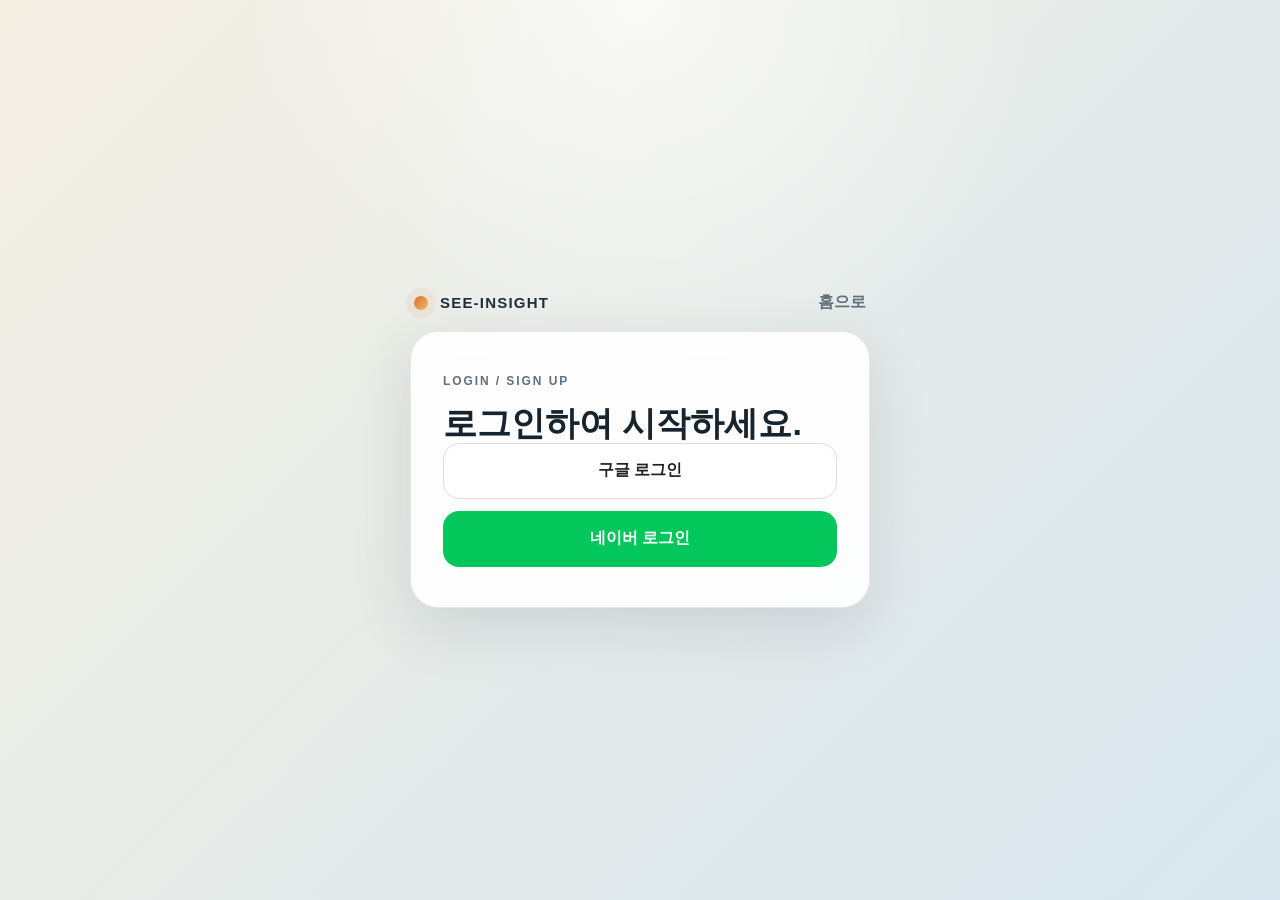
==== src/main/resources/templates/login.html @ 0850aa37 "fix: 홈/로그인 페이지 분리" ====
<!DOCTYPE html>
<html lang="ko" xmlns:th="http://www.thymeleaf.org">
<head>
    <meta charset="UTF-8">
    <meta name="viewport" content="width=device-width, initial-scale=1.0">
    <title>로그인 / 회원가입</title>
    <style>
        :root {
            color-scheme: light;
            --bg-start: #f4efe3;
            --bg-end: #d8e7ef;
            --panel: rgba(255, 255, 255, 0.9);
            --text: #18242d;
            --muted: #61707b;
            --border: rgba(24, 36, 45, 0.1);
            --google: #ffffff;
            --naver: #03c75a;
            --ink: #20303b;
            --accent: #d96f32;
        }

        * {
            box-sizing: border-box;
        }

        body {
            margin: 0;
            min-height: 100vh;
            font-family: "Pretendard", "Apple SD Gothic Neo", "Noto Sans KR", sans-serif;
            color: var(--text);
            background:
                radial-gradient(circle at top, rgba(255, 255, 255, 0.7), transparent 36%),
                linear-gradient(135deg, var(--bg-start), var(--bg-end));
            display: flex;
            align-items: center;
            justify-content: center;
            padding: 24px;
        }

        .page {
            width: min(460px, 100%);
        }

        .topbar {
            display: flex;
            align-items: center;
            justify-content: space-between;
            margin-bottom: 18px;
            padding: 0 4px;
        }

        .brand {
            display: inline-flex;
            align-items: center;
            gap: 12px;
            font-size: 15px;
            font-weight: 800;
            letter-spacing: 0.08em;
            text-transform: uppercase;
            color: var(--ink);
        }

        .brand::before {
            content: "";
            width: 14px;
            height: 14px;
            border-radius: 50%;
            background: linear-gradient(135deg, var(--accent), #f2bb67);
            box-shadow: 0 0 0 8px rgba(217, 111, 50, 0.08);
        }

        .back-link {
            color: var(--muted);
            text-decoration: none;
            font-weight: 700;
        }

        .card {
            padding: 40px 32px;
            border: 1px solid var(--border);
            border-radius: 28px;
            background: var(--panel);
            box-shadow: 0 20px 60px rgba(31, 41, 55, 0.12);
            backdrop-filter: blur(14px);
        }

        .eyebrow {
            margin: 0 0 12px;
            font-size: 12px;
            font-weight: 800;
            letter-spacing: 0.16em;
            color: var(--muted);
            text-transform: uppercase;
        }

        h1 {
            margin: 0;
            font-size: 34px;
            line-height: 1.15;
        }

        p {
            margin: 14px 0 28px;
            line-height: 1.6;
            color: var(--muted);
        }

        .login-actions {
            display: grid;
            gap: 12px;
        }

        .login-button {
            display: flex;
            align-items: center;
            justify-content: center;
            min-height: 56px;
            border-radius: 16px;
            font-size: 16px;
            font-weight: 700;
            text-decoration: none;
            transition: transform 0.18s ease, box-shadow 0.18s ease;
        }

        .login-button:hover {
            transform: translateY(-1px);
            box-shadow: 0 10px 24px rgba(31, 41, 55, 0.12);
        }

        .login-button.google {
            color: #202124;
            background: var(--google);
            border: 1px solid #dadce0;
        }

        .login-button.naver {
            color: #ffffff;
            background: var(--naver);
            border: 1px solid transparent;
        }
    </style>
</head>
<body>
<main class="page">
    <header class="topbar">
        <div class="brand">SEE-INSIGHT</div>
        <a class="back-link" th:href="@{/}">홈으로</a>
    </header>

    <section class="card">
        <p class="eyebrow">Login / Sign Up</p>
        <h1>로그인하여 시작하세요.</h1>

        <section class="login-actions">
            <a class="login-button google" th:href="${googleLoginUrl}">구글 로그인</a>
            <a class="login-button naver" th:href="${naverLoginUrl}">네이버 로그인</a>
        </section>
    </section>
</main>
</body>
</html>
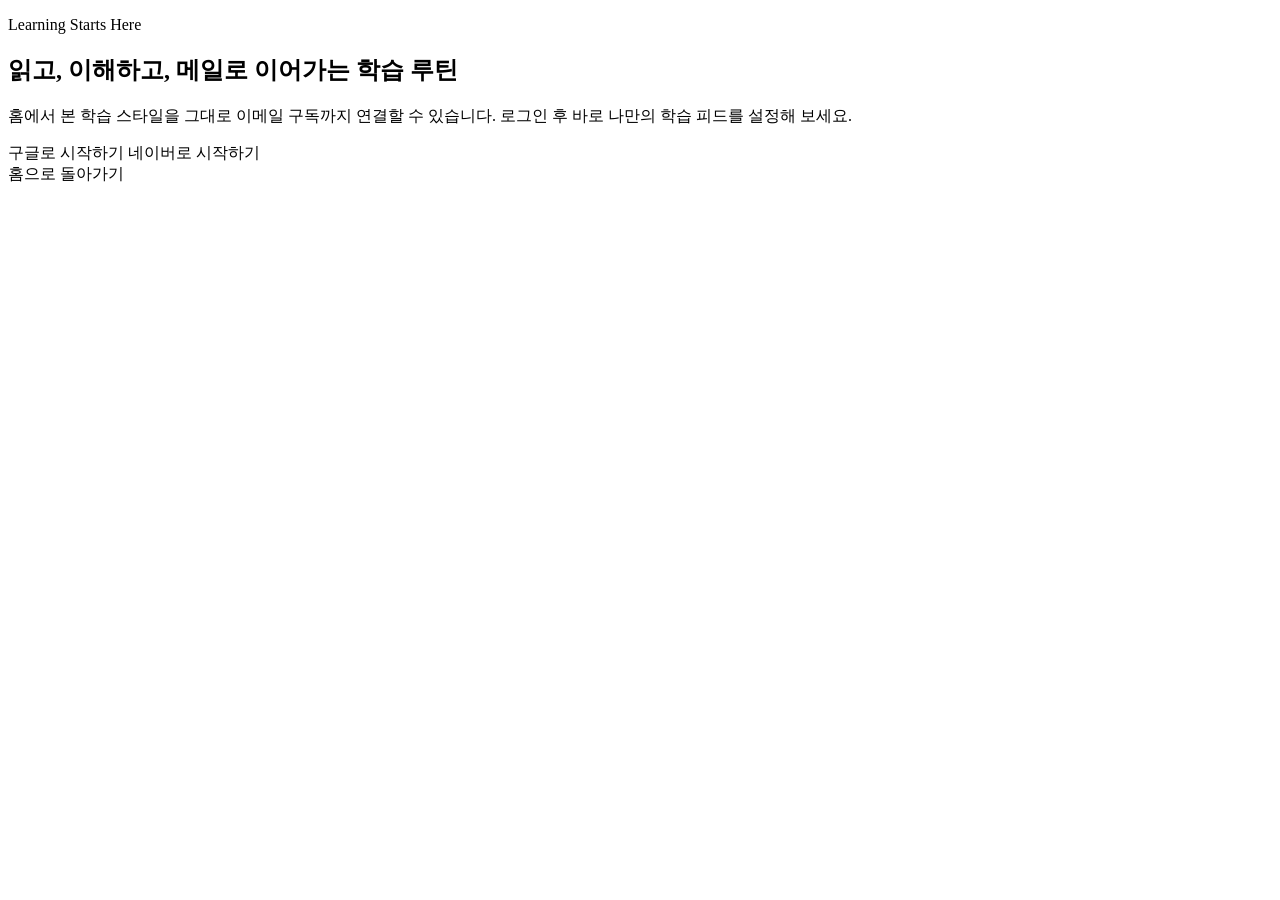
==== commit 200efa4d: "feat(ui): 학습 피드와 구독 화면 개편" ====
--- a/src/main/resources/templates/login.html
+++ b/src/main/resources/templates/login.html
@@ -3,158 +3,25 @@
 <head>
     <meta charset="UTF-8">
     <meta name="viewport" content="width=device-width, initial-scale=1.0">
-    <title>로그인 / 회원가입</title>
-    <style>
-        :root {
-            color-scheme: light;
-            --bg-start: #f4efe3;
-            --bg-end: #d8e7ef;
-            --panel: rgba(255, 255, 255, 0.9);
-            --text: #18242d;
-            --muted: #61707b;
-            --border: rgba(24, 36, 45, 0.1);
-            --google: #ffffff;
-            --naver: #03c75a;
-            --ink: #20303b;
-            --accent: #d96f32;
-        }
-
-        * {
-            box-sizing: border-box;
-        }
-
-        body {
-            margin: 0;
-            min-height: 100vh;
-            font-family: "Pretendard", "Apple SD Gothic Neo", "Noto Sans KR", sans-serif;
-            color: var(--text);
-            background:
-                radial-gradient(circle at top, rgba(255, 255, 255, 0.7), transparent 36%),
-                linear-gradient(135deg, var(--bg-start), var(--bg-end));
-            display: flex;
-            align-items: center;
-            justify-content: center;
-            padding: 24px;
-        }
-
-        .page {
-            width: min(460px, 100%);
-        }
-
-        .topbar {
-            display: flex;
-            align-items: center;
-            justify-content: space-between;
-            margin-bottom: 18px;
-            padding: 0 4px;
-        }
-
-        .brand {
-            display: inline-flex;
-            align-items: center;
-            gap: 12px;
-            font-size: 15px;
-            font-weight: 800;
-            letter-spacing: 0.08em;
-            text-transform: uppercase;
-            color: var(--ink);
-        }
-
-        .brand::before {
-            content: "";
-            width: 14px;
-            height: 14px;
-            border-radius: 50%;
-            background: linear-gradient(135deg, var(--accent), #f2bb67);
-            box-shadow: 0 0 0 8px rgba(217, 111, 50, 0.08);
-        }
-
-        .back-link {
-            color: var(--muted);
-            text-decoration: none;
-            font-weight: 700;
-        }
-
-        .card {
-            padding: 40px 32px;
-            border: 1px solid var(--border);
-            border-radius: 28px;
-            background: var(--panel);
-            box-shadow: 0 20px 60px rgba(31, 41, 55, 0.12);
-            backdrop-filter: blur(14px);
-        }
-
-        .eyebrow {
-            margin: 0 0 12px;
-            font-size: 12px;
-            font-weight: 800;
-            letter-spacing: 0.16em;
-            color: var(--muted);
-            text-transform: uppercase;
-        }
-
-        h1 {
-            margin: 0;
-            font-size: 34px;
-            line-height: 1.15;
-        }
-
-        p {
-            margin: 14px 0 28px;
-            line-height: 1.6;
-            color: var(--muted);
-        }
-
-        .login-actions {
-            display: grid;
-            gap: 12px;
-        }
-
-        .login-button {
-            display: flex;
-            align-items: center;
-            justify-content: center;
-            min-height: 56px;
-            border-radius: 16px;
-            font-size: 16px;
-            font-weight: 700;
-            text-decoration: none;
-            transition: transform 0.18s ease, box-shadow 0.18s ease;
-        }
-
-        .login-button:hover {
-            transform: translateY(-1px);
-            box-shadow: 0 10px 24px rgba(31, 41, 55, 0.12);
-        }
-
-        .login-button.google {
-            color: #202124;
-            background: var(--google);
-            border: 1px solid #dadce0;
-        }
-
-        .login-button.naver {
-            color: #ffffff;
-            background: var(--naver);
-            border: 1px solid transparent;
-        }
-    </style>
+    <title>SEE-INSIGHT | 로그인</title>
+    <link rel="stylesheet" th:href="@{/css/app.css}">
 </head>
 <body>
-<main class="page">
-    <header class="topbar">
-        <div class="brand">SEE-INSIGHT</div>
-        <a class="back-link" th:href="@{/}">홈으로</a>
-    </header>
+<main class="auth-shell">
+    <section class="auth-card">
+        <p class="eyebrow">Learning Starts Here</p>
+        <h1>읽고, 이해하고, 메일로 이어가는 학습 루틴</h1>
+        <p class="auth-description">
+            홈에서 본 학습 스타일을 그대로 이메일 구독까지 연결할 수 있습니다.
+            로그인 후 바로 나만의 학습 피드를 설정해 보세요.
+        </p>
 
-    <section class="card">
-        <p class="eyebrow">Login / Sign Up</p>
-        <h1>로그인하여 시작하세요.</h1>
+        <div class="auth-actions">
+            <a class="auth-button google" th:href="${googleLoginUrl}">구글로 시작하기</a>
+            <a class="auth-button naver" th:href="${naverLoginUrl}">네이버로 시작하기</a>
+        </div>
 
-        <section class="login-actions">
-            <a class="login-button google" th:href="${googleLoginUrl}">구글 로그인</a>
-            <a class="login-button naver" th:href="${naverLoginUrl}">네이버 로그인</a>
-        </section>
+        <a class="text-link" th:href="@{/}">홈으로 돌아가기</a>
     </section>
 </main>
 </body>
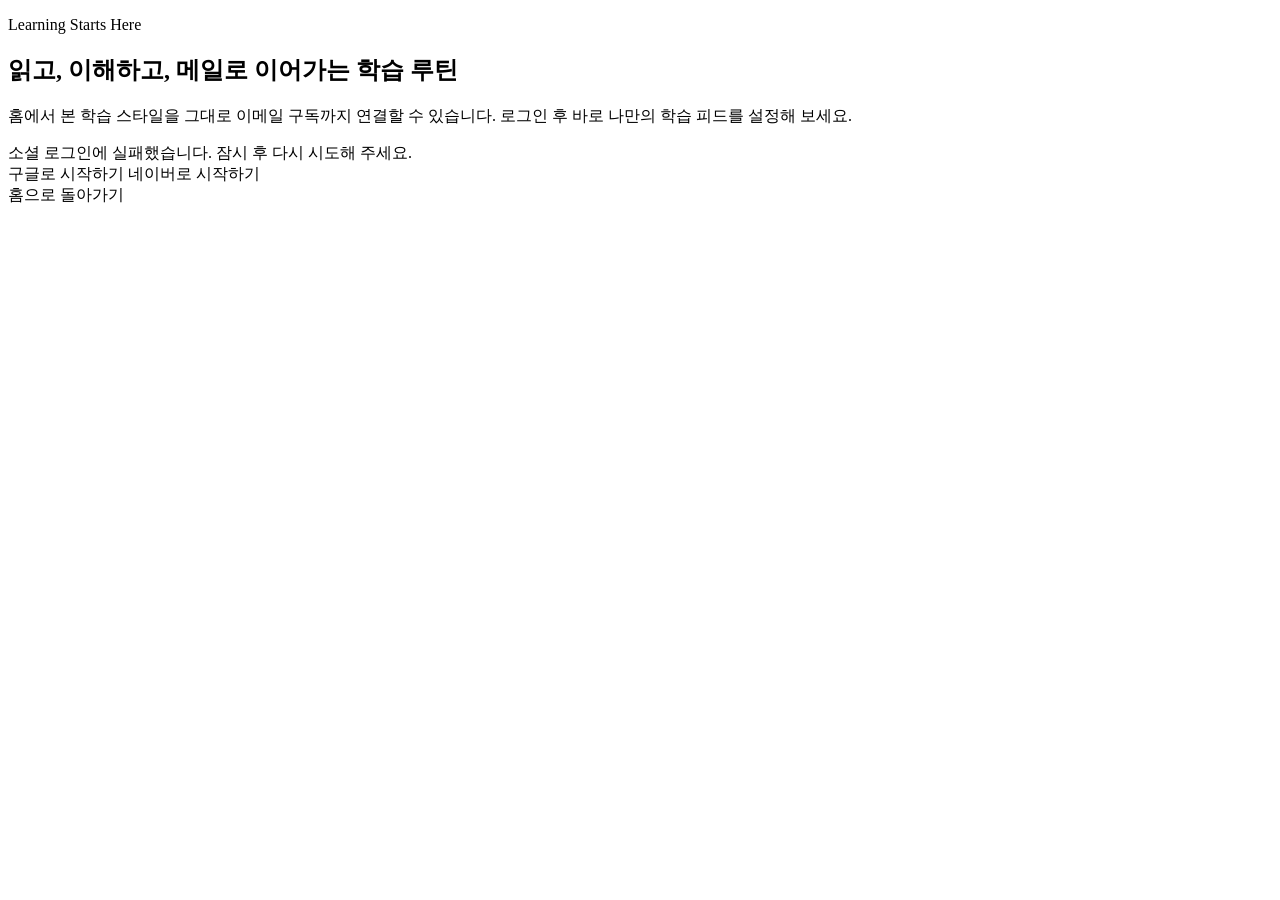
==== commit 338c41fe: "feat: 운영 프로파일과 OAuth2 실패 처리를 정리" ====
--- a/src/main/resources/templates/login.html
+++ b/src/main/resources/templates/login.html
@@ -16,6 +16,10 @@
             로그인 후 바로 나만의 학습 피드를 설정해 보세요.
         </p>
 
+        <div class="auth-alert" role="alert" th:if="${oauthErrorMessage != null}" th:text="${oauthErrorMessage}">
+            소셜 로그인에 실패했습니다. 잠시 후 다시 시도해 주세요.
+        </div>
+
         <div class="auth-actions">
             <a class="auth-button google" th:href="${googleLoginUrl}">구글로 시작하기</a>
             <a class="auth-button naver" th:href="${naverLoginUrl}">네이버로 시작하기</a>
